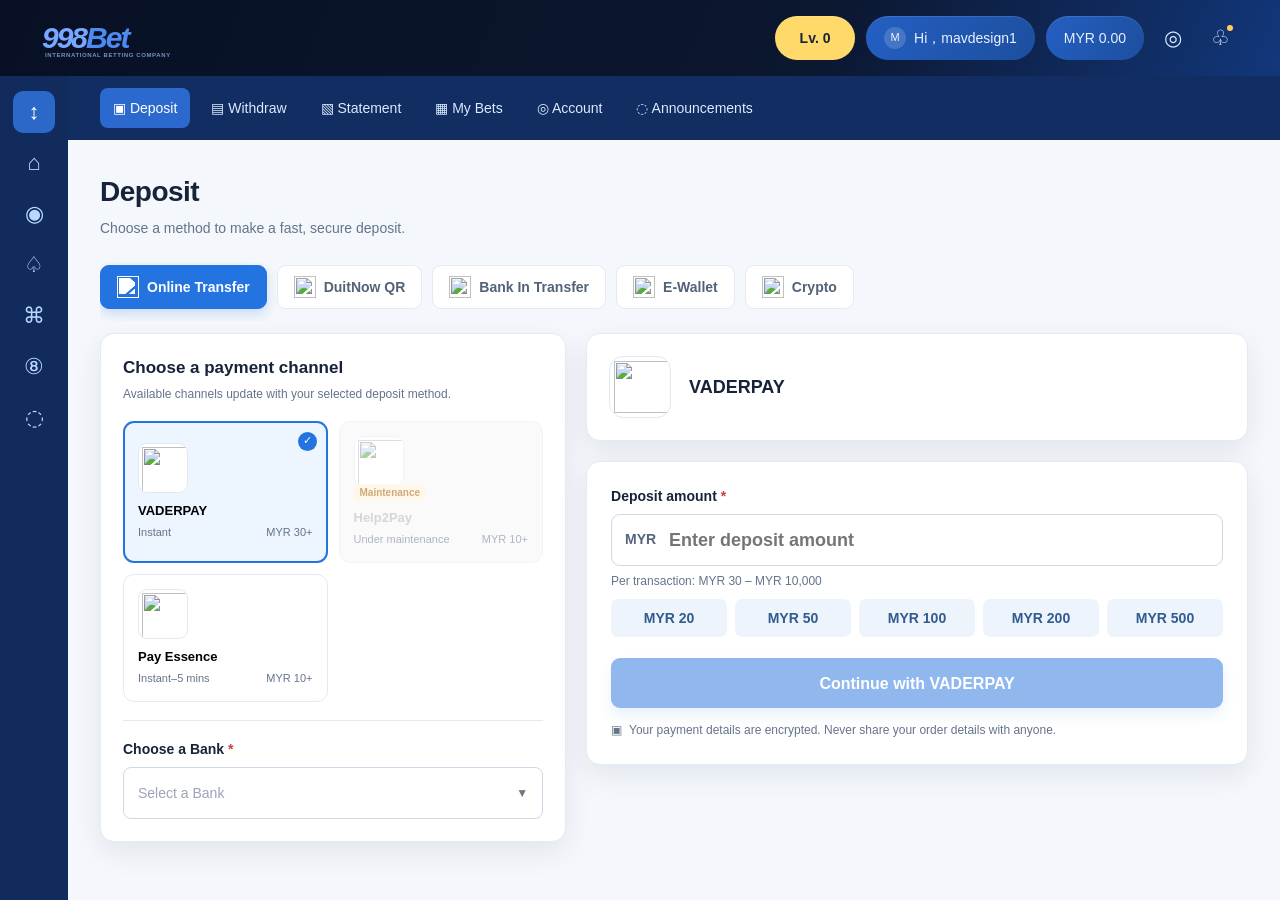
==== index.html @ 95ba040b "Add files via upload" ====
﻿<head>
    <meta charset="UTF-8">
    <meta name="viewport" content="width=device-width, initial-scale=1.0">
    <title>998Bet · Deposit Centre</title>
    <link rel="stylesheet" href="css/styles.css">
    <link rel="stylesheet" href="css/asset-styles.css">
    <link rel="stylesheet" href="css/bank-styles.css">
</head>

<body>
    <div class="app-shell">
        <header class="topbar">
            <a class="brand" href="#" aria-label="998Bet home"><span>998</span>Bet<small>INTERNATIONAL BETTING COMPANY</small></a>
            <div class="topbar-actions">
                <button class="level-chip">Lv. 0</button>
                <button class="account-chip"><span class="avatar">M</span><span>Hi，mavdesign1</span></button>
                <button class="balance-chip">MYR 0.00</button>
                <button class="icon-button" aria-label="Change language">◎</button>
                <button class="icon-button" aria-label="Notifications">♧<i></i></button>
            </div>
        </header>

        <main class="workspace">
            <aside class="side-nav" aria-label="Main navigation">
                <button class="nav-icon active" title="Wallet">↕</button><button class="nav-icon" title="Home">⌂</button>
                <button class="nav-icon" title="Sports">◉</button><button class="nav-icon" title="Esports">♤</button>
                <button class="nav-icon" title="Games">⌘</button><button class="nav-icon" title="Promotions">⑧</button>
                <button class="nav-icon" title="Support">◌</button>
            </aside>
            <section class="main-panel">
                <nav class="quick-nav"><a class="active" href="#">▣ Deposit</a><a href="#">▤ Withdraw</a><a href="#">▧ Statement</a><a href="#">▦ My Bets</a><a href="#">◎ Account</a><a href="#">◌ Announcements</a></nav>
                <div class="content-container">
                    <section class="page-heading">
                        <div><h1>Deposit</h1><p>Choose a method to make a fast, secure deposit.</p></div>
                    </section>

                    <section class="category-tabs" id="categoryTabs" aria-label="Deposit methods"><button class="category-tab " onclick="setMethod('online')">Online Transfer</button><button class="category-tab " onclick="setMethod('qr')">DuitNow QR</button><button class="category-tab active" onclick="setMethod('bank')">Bank In Transfer</button><button class="category-tab " onclick="setMethod('wallet')">E-Wallet</button><button class="category-tab " onclick="setMethod('crypto')">Crypto</button></section>

                    <section class="deposit-layout">
                        <div class="channel-area card">
                            <div class="section-title"><div><h2 id="channelTitle">Choose a receiving bank</h2><p id="channelSubtitle">Select the bank account you will transfer funds to.</p></div><button class="filter-button hidden" id="filterBtn">⌄ Filter</button></div>
                            <div class="filter-row hidden" id="filterRow"><button class="filter active" data-filter="all">All</button><button class="filter" data-filter="low">Low minimum</button><button class="filter" data-filter="high">High limit</button></div>
                            <div class="channel-grid" id="channelGrid"><div class="bank-selector"><label class="form-label bank-label">Bank options <span class="required">*</span></label><div class="bank-option-tabs"><button class="bank-tile selected" onclick="chooseBank('Maybank')"><img src="assets/maybank.svg" alt="Maybank"><span>Maybank</span></button><button class="bank-tile " onclick="chooseBank('Alliance')"><img src="assets/alliance.svg" alt="Alliance"><span>Alliance</span></button></div><p class="bank-helper">Select the bank you will use for this transfer.</p><div class="bank-card"><h3>Receiving account for this order</h3><div class="account-line"><span>Receiving bank</span><b>Maybank</b></div><div class="fixed-account-field"><span>Bank account name</span><div><b>JH AUTO MOBILE</b><button class="copy-icon" title="Copy Bank account name" aria-label="Copy Bank account name" onclick="copyText('JH AUTO MOBILE')"><img src="assets/copy-icon.svg" alt=""></button></div></div><div class="fixed-account-field"><span>Bank account number</span><div><b>560102718204</b><button class="copy-icon" title="Copy Bank account number" aria-label="Copy Bank account number" onclick="copyText('560102718204')"><img src="assets/copy-icon.svg" alt=""></button></div></div></div></div></div>
                        </div>
                        <div class="form-area">
                            <section class="provider-summary card hidden" id="providerSummary"><div class="large-logo image-logo"><img src="assets/vaderpay.png" alt="VaderPay (C2) logo"></div><div><h2>VaderPay (C2)</h2><p>Crypto · After on-chain confirmation</p></div><div class="summary-list"><span class="summary-pill">Network<strong>TRC20-USDT</strong></span><span class="summary-pill">Per transaction<strong>MYR 5 – MYR 50,000</strong></span><span class="summary-pill">Fee<strong>Network fee</strong></span></div></section>
                            <section class="dynamic-form card" id="dynamicForm"><label class="form-label">Deposit amount <span class="required">*</span></label><div class="amount-wrap"><span class="currency">MYR</span><input id="amount" inputmode="decimal" placeholder="Enter deposit amount" value="" oninput="setAmount(this.value)"></div><div id="amountHelp" class="input-help">Per transaction: MYR 20 – MYR 30,000</div><div class="quick-amounts"><button onclick="quickAmount(20)">MYR 20</button><button onclick="quickAmount(50)">MYR 50</button><button onclick="quickAmount(100)">MYR 100</button><button onclick="quickAmount(200)">MYR 200</button><button onclick="quickAmount(500)">MYR 500</button></div><div class="form-row"><div><label class="form-label">Transfer Type <span class="required">*</span></label><select class="form-control"><option>Internet Banking</option><option>ATM</option><option>CDM</option><option>SMS Banking</option></select></div><div><label class="form-label">Sender account name</label><input class="form-control" placeholder="Enter sender account name"></div></div><label class="form-label">Transfer receipt (optional)</label><div class="upload-box">A receipt may help us process your request faster.<br>JPG, PNG, or PDF · maximum 10MB<br><label>Select file<input type="file" onchange="showToast('Transfer receipt selected')"></label></div><div class="notice" style="margin-top:18px"><b>!</b><span>Please pay only to the account shown on this order. Do not transfer to previous or other accounts.</span></div><button id="submitBtn" class="primary-button" onclick="submitDeposit()" disabled="">Submit transfer request</button><div class="security-copy">▣ <span>Your payment details are encrypted. Never share your order details with anyone.</span></div></section>
                        </div>
                    </section>
                </div>
            </section>
        </main>
    </div>
    <div class="toast" id="toast" role="status"></div>
    <div class="modal-backdrop hidden" id="modalBackdrop"><section class="modal" id="modal"></section></div>
    <script src="/app.js"></script>


</body>
---- css/styles.css ----
:root {
    --navy:#08152f;
    --navy-2:#102958;
    --blue:#2374e1;
    --blue-50:#edf5ff;
    --ink:#172338;
    --muted:#64748b;
    --line:#e4eaf2;
    --surface:#fff;
    --bg:#f4f7fb;
    --success:#14804a;
    --warning:#a76706;
    --danger:#cf3e3e;
    --radius:14px;
    --shadow:0 10px 30px rgba(18,40,75,.08);
}

* {
    box-sizing: border-box;
}

body {
    margin: 0;
    color: var(--ink);
    font: 14px/1.45 Inter,"Microsoft YaHei",Arial,sans-serif;
    background: var(--bg);
}

button, input, select {
    font: inherit;
}

button {
    cursor: pointer;
    border: 0;
}

.app-shell {
    min-height: 100vh;
}

.topbar {
    height: 76px;
    padding: 0 42px;
    display: flex;
    align-items: center;
    justify-content: space-between;
    color: #fff;
    background: linear-gradient(112deg,#071024,#0c1730 64%,#12377b);
    box-shadow: 0 1px 0 rgba(255,255,255,.12);
}

.brand {
    position: relative;
    color: #4d8bf1;
    text-decoration: none;
    font-weight: 900;
    font-size: 30px;
    font-style: italic;
    letter-spacing: -2px;
}

    .brand span {
        color: #77a7ff;
    }

    .brand small {
        display: block;
        position: absolute;
        left: 3px;
        top: 35px;
        white-space: nowrap;
        color: #7693c6;
        font-size: 6px;
        letter-spacing: .6px;
        font-style: normal;
    }

.topbar-actions {
    display: flex;
    align-items: center;
    gap: 11px;
}

.level-chip, .account-chip, .balance-chip {
    height: 44px;
    border-radius: 24px;
    color: #eaf2ff;
    padding: 0 18px;
    background: linear-gradient(120deg,#245fc3,#1c4f9e);
    box-shadow: inset 0 1px rgba(255,255,255,.12);
}

.level-chip {
    min-width: 80px;
    color: #172338;
    font-weight: 800;
    background: #ffda6b;
}

.account-chip {
    display: flex;
    gap: 8px;
    align-items: center;
}

.avatar {
    background: rgba(255,255,255,.16);
    width: 22px;
    height: 22px;
    border-radius: 50%;
    display: grid;
    place-items: center;
    font-size: 11px;
}

.icon-button {
    width: 36px;
    height: 36px;
    border-radius: 50%;
    position: relative;
    font-size: 21px;
    color: #d9e9ff;
    background: transparent;
}

    .icon-button:hover {
        background: rgba(255,255,255,.1);
    }

    .icon-button i {
        position: absolute;
        top: 5px;
        right: 5px;
        width: 6px;
        height: 6px;
        border-radius: 50%;
        background: #ffcf59;
    }

.workspace {
    display: flex;
    min-height: calc(100vh - 76px);
}

.side-nav {
    width: 68px;
    flex: none;
    display: flex;
    gap: 9px;
    align-items: center;
    flex-direction: column;
    padding: 15px 0;
    background: #102b5c;
}

.nav-icon {
    width: 42px;
    height: 42px;
    border-radius: 10px;
    color: #b9d7ff;
    font-size: 22px;
    background: transparent;
}

    .nav-icon:hover, .nav-icon.active {
        color: #fff;
        background: #2b68c7;
    }

.main-panel {
    width: calc(100% - 68px);
}

.quick-nav {
    height: 64px;
    display: flex;
    align-items: center;
    gap: 8px;
    padding: 0 32px;
    color: #dceaff;
    background: #112d61;
}

    .quick-nav a {
        padding: 10px 13px;
        border-radius: 8px;
        color: #dceaff;
        text-decoration: none;
    }

        .quick-nav a:hover, .quick-nav a.active {
            color: #fff;
            background: #2b69ce;
        }

.content-container {
    max-width: 1260px;
    margin: auto;
    padding: 32px;
}

.page-heading {
    display: flex;
    align-items: center;
    justify-content: space-between;
    margin-bottom: 24px;
}

.eyebrow {
    margin: 0 0 3px;
    color: var(--blue);
    font-weight: 700;
    font-size: 12px;
}

.page-heading h1 {
    margin: 0;
    font-size: 28px;
    letter-spacing: -.5px;
}

.page-heading p:not(.eyebrow) {
    margin: 5px 0 0;
    color: var(--muted);
}

.history-link {
    color: var(--blue);
    font-weight: 700;
    text-decoration: none;
}

    .history-link span {
        font-size: 20px;
        vertical-align: -1px;
    }

.category-tabs {
    display: flex;
    gap: 10px;
    overflow: auto;
    padding: 3px 0 12px;
    margin-bottom: 12px;
}

.category-tab {
    white-space: nowrap;
    padding: 10px 16px;
    border-radius: 9px;
    color: #526277;
    background: #fff;
    border: 1px solid var(--line);
    font-weight: 650;
}

    .category-tab:hover {
        background: #f6faff;
    }

    .category-tab.active {
        background: var(--blue);
        color: #fff;
        border-color: var(--blue);
        box-shadow: 0 5px 12px rgba(35,116,225,.2);
    }

.deposit-layout {
    display: grid;
    grid-template-columns: minmax(350px,.88fr) minmax(480px,1.25fr);
    gap: 20px;
    align-items: start;
}

.card {
    background: var(--surface);
    border: 1px solid var(--line);
    border-radius: var(--radius);
    box-shadow: var(--shadow);
}

.channel-area {
    padding: 22px;
}

.section-title {
    display: flex;
    justify-content: space-between;
    gap: 8px;
    align-items: flex-start;
}

    .section-title h2 {
        font-size: 17px;
        margin: 0;
    }

    .section-title p {
        margin: 5px 0 18px;
        color: var(--muted);
        font-size: 12px;
    }

.filter-button {
    color: var(--blue);
    background: transparent;
    font-weight: 700;
}

.filter-row {
    display: flex;
    gap: 8px;
    margin: 0 0 16px;
}

.filter {
    padding: 6px 10px;
    border-radius: 18px;
    background: #f1f5fa;
    color: #55657a;
}

    .filter.active {
        background: #ddecff;
        color: #145dbe;
    }

.hidden {
    display: none !important;
}

.channel-grid {
    display: grid;
    grid-template-columns: repeat(2,minmax(0,1fr));
    gap: 11px;
}

.channel-card {
    min-height: 108px;
    text-align: left;
    padding: 14px;
    border: 1px solid var(--line);
    border-radius: 11px;
    background: #fff;
    position: relative;
    transition: .18s;
}

    .channel-card:hover {
        border-color: #8ab6f5;
        transform: translateY(-1px);
    }

    .channel-card.selected {
        border: 2px solid var(--blue);
        background: var(--blue-50);
        padding: 13px;
    }

    .channel-card.disabled {
        opacity: .52;
        background: #f6f7f9;
        cursor: not-allowed;
    }

.check {
    display: none;
    position: absolute;
    right: 9px;
    top: 9px;
    width: 19px;
    height: 19px;
    border-radius: 50%;
    color: #fff;
    background: var(--blue);
    place-items: center;
    font-size: 11px;
}

.selected .check {
    display: grid;
}

.channel-logo {
    width: 50px;
    height: 50px;
    display: grid;
    place-items: center;
    color: #fff;
    background: linear-gradient(145deg,#151b2a,#2d5fa7);
    border-radius: 9px;
    font-size: 12px;
    font-weight: 900;
    letter-spacing: -1px;
}

.channel-name {
    margin-top: 9px;
    font-weight: 800;
    font-size: 13px;
}

.channel-meta {
    display: flex;
    justify-content: space-between;
    gap: 5px;
    color: var(--muted);
    font-size: 11px;
    margin-top: 4px;
}

.tag {
    font-size: 10px;
    padding: 3px 6px;
    border-radius: 4px;
    font-weight: 700;
}

    .tag.featured {
        background: #e2f6e9;
        color: var(--success);
    }

    .tag.maintenance {
        background: #fff0d8;
        color: #a35f00;
    }

.form-area {
    display: grid;
    gap: 20px;
}

.provider-summary {
    padding: 22px;
    display: grid;
    grid-template-columns: auto 1fr auto;
    gap: 18px;
    align-items: center;
}

.large-logo {
    width: 62px;
    height: 62px;
    border-radius: 14px;
    background: linear-gradient(145deg,#102348,#2d74d9);
    display: grid;
    place-items: center;
    color: #fff;
    font-weight: 900;
    font-size: 18px;
}

.provider-summary h2 {
    font-size: 18px;
    margin: 0;
}

.provider-summary p {
    margin: 3px 0 0;
    color: var(--muted);
}

.summary-list {
    display: flex;
    gap: 8px;
    flex-wrap: wrap;
    justify-content: flex-end;
}

.summary-pill {
    padding: 7px 9px;
    border-radius: 7px;
    color: #47576e;
    background: #f0f4f9;
    font-size: 12px;
}

    .summary-pill strong {
        display: block;
        color: var(--ink);
        font-size: 13px;
    }

.dynamic-form {
    padding: 24px;
}

.notice {
    display: flex;
    gap: 10px;
    padding: 12px 14px;
    margin-bottom: 21px;
    border-radius: 9px;
    background: #fff6df;
    color: #835b12;
    font-size: 12px;
}

    .notice b {
        font-size: 15px;
    }

.form-label {
    display: block;
    margin-bottom: 8px;
    font-weight: 750;
}

.required {
    color: var(--danger);
}

.amount-wrap {
    position: relative;
}

.currency {
    position: absolute;
    top: 15px;
    left: 14px;
    color: #53657d;
    font-weight: 800;
}

.amount-wrap input {
    width: 100%;
    height: 52px;
    border: 1px solid #cfd9e6;
    border-radius: 9px;
    padding: 0 16px 0 57px;
    font-size: 18px;
    font-weight: 700;
    color: var(--ink);
    outline: 0;
}

    .amount-wrap input:focus, .form-control:focus {
        border-color: var(--blue);
        box-shadow: 0 0 0 3px rgba(35,116,225,.12);
    }

    .amount-wrap input.error {
        border-color: var(--danger);
    }

.input-help {
    min-height: 20px;
    margin-top: 7px;
    color: var(--muted);
    font-size: 12px;
}

    .input-help.error {
        color: var(--danger);
    }

.quick-amounts {
    display: grid;
    grid-template-columns: repeat(5,1fr);
    gap: 8px;
    margin: 6px 0 21px;
}

    .quick-amounts button {
        height: 38px;
        border-radius: 7px;
        color: #315b91;
        background: #eef4fb;
        font-weight: 700;
    }

        .quick-amounts button:hover {
            background: #dcecff;
        }

.form-row {
    display: grid;
    grid-template-columns: 1fr 1fr;
    gap: 14px;
    margin: 14px 0;
}

.form-control {
    width: 100%;
    height: 46px;
    padding: 0 13px;
    border: 1px solid #cfd9e6;
    border-radius: 8px;
    outline: 0;
    background: #fff;
}

.primary-button {
    width: 100%;
    height: 50px;
    border-radius: 9px;
    color: #fff;
    background: var(--blue);
    font-size: 16px;
    font-weight: 800;
    box-shadow: 0 7px 14px rgba(35,116,225,.2);
}

    .primary-button:disabled {
        opacity: .5;
        cursor: not-allowed;
    }

    .primary-button:not(:disabled):hover {
        background: #1464cc;
    }

.security-copy {
    display: flex;
    align-items: center;
    gap: 7px;
    color: var(--muted);
    font-size: 12px;
    margin-top: 14px;
}

.bank-selection {
    margin-top: 18px;
    padding-top: 18px;
    border-top: 1px solid var(--line);
}

.bank-select-wrap {
    position: relative;
}

.bank-select {
    width: 100%;
    height: 46px;
    padding: 0 38px 0 13px;
    border: 1px solid #cfd9e6;
    border-radius: 8px;
    outline: 0;
    background: #fff;
    color: var(--ink);
    appearance: none;
    -webkit-appearance: none;
    cursor: pointer;
}

.bank-select:focus {
    border-color: var(--blue);
    box-shadow: 0 0 0 3px rgba(35,116,225,.12);
}

.bank-card {
    padding: 16px;
    border-radius: 10px;
    background: #f5f8fc;
    border: 1px solid #e5edf7;
    margin-bottom: 19px;
}

    .bank-card h3 {
        margin: 0 0 12px;
        font-size: 14px;
    }

.account-line {
    display: flex;
    align-items: center;
    justify-content: space-between;
    padding: 8px 0;
    border-top: 1px solid #e0e8f1;
}

    .account-line span {
        color: var(--muted);
    }

.copy-button {
    border-radius: 6px;
    padding: 5px 8px;
    background: #e2efff;
    color: #1763c4;
    font-weight: 700;
}

.stepper {
    display: flex;
    gap: 4px;
    margin-bottom: 22px;
}

.step {
    flex: 1;
    position: relative;
    color: #718096;
    font-size: 11px;
    text-align: center;
}

    .step::before {
        content: attr(data-step);
        display: grid;
        place-items: center;
        margin: 0 auto 5px;
        width: 23px;
        height: 23px;
        border-radius: 50%;
        background: #e8edf4;
        color: #64748b;
        font-weight: 800;
    }

    .step.active {
        color: var(--blue);
        font-weight: 700;
    }

        .step.active::before {
            background: var(--blue);
            color: #fff;
        }

.upload-box {
    border: 1px dashed #aac3e7;
    background: #f8fbff;
    border-radius: 9px;
    padding: 15px;
    text-align: center;
    color: #557196;
    font-size: 12px;
}

    .upload-box input {
        display: none;
    }

    .upload-box label {
        display: inline-block;
        padding: 7px 10px;
        border-radius: 6px;
        background: #e7f1ff;
        color: #1464cc;
        font-weight: 700;
        cursor: pointer;
        margin-top: 7px;
    }

.crypto-info {
    display: grid;
    grid-template-columns: 1fr 1fr;
    gap: 9px;
    padding: 14px;
    border-radius: 9px;
    background: #f6f9fd;
    color: #526277;
    font-size: 12px;
    margin: 17px 0;
}

    .crypto-info strong {
        display: block;
        color: var(--ink);
        font-size: 14px;
        margin-top: 2px;
    }

.help-grid {
    display: grid;
    grid-template-columns: repeat(3,1fr);
    gap: 14px;
    margin-top: 24px;
}

.help-card {
    display: flex;
    gap: 11px;
    align-items: center;
    padding: 14px;
    border-radius: 11px;
    background: #fff;
    border: 1px solid var(--line);
}

    .help-card p {
        margin: 2px 0 0;
        color: var(--muted);
        font-size: 12px;
    }

.help-icon {
    width: 33px;
    height: 33px;
    flex: none;
    display: grid;
    place-items: center;
    border-radius: 50%;
    font-weight: 900;
}

    .help-icon.success {
        color: #138a4e;
        background: #dcf5e6;
    }

    .help-icon.warning {
        color: #aa6c00;
        background: #fff0d7;
    }

    .help-icon.blue {
        color: #1766cb;
        background: #e3f0ff;
    }

.toast {
    position: fixed;
    z-index: 10;
    bottom: 24px;
    left: 50%;
    transform: translate(-50%,20px);
    opacity: 0;
    padding: 11px 16px;
    border-radius: 8px;
    color: #fff;
    background: #172338;
    box-shadow: var(--shadow);
    pointer-events: none;
    transition: .22s;
}

    .toast.show {
        opacity: 1;
        transform: translate(-50%,0);
    }

.modal-backdrop {
    position: fixed;
    z-index: 20;
    inset: 0;
    display: grid;
    place-items: center;
    padding: 20px;
    background: rgba(4,14,31,.56);
}

.modal {
    width: min(520px,100%);
    padding: 30px;
    border-radius: 16px;
    background: #fff;
    box-shadow: 0 22px 70px rgba(0,0,0,.35);
}

    .modal h2 {
        margin: 0 0 5px;
    }

    .modal > p {
        margin: 0 0 20px;
        color: var(--muted);
    }

.qr {
    margin: 23px auto;
    width: 176px;
    height: 176px;
    background: repeating-linear-gradient(90deg,#14233e 0 8px,#fff 8px 13px,#14233e 13px 17px),repeating-linear-gradient(#14233e 0 7px,#fff 7px 12px);
    border: 10px solid #fff;
    box-shadow: 0 0 0 1px var(--line);
}

.payment-detail {
    display: flex;
    justify-content: space-between;
    padding: 10px 0;
    border-top: 1px solid var(--line);
}

.countdown {
    color: #bd6414;
    font-weight: 800;
}

.modal-actions {
    display: flex;
    gap: 10px;
    margin-top: 20px;
}

.secondary-button {
    height: 48px;
    padding: 0 16px;
    border-radius: 9px;
    background: #edf3fb;
    color: #26578e;
    font-weight: 700;
}

.modal-actions .primary-button {
    flex: 1;
}

.network {
    margin: 14px 0;
    padding: 11px;
    border-radius: 8px;
    color: #9c2c2c;
    background: #fff0ef;
    font-size: 12px;
    font-weight: 700;
}

@media(max-width:920px) {
    .deposit-layout {
        grid-template-columns: 1fr;
    }

    .provider-summary {
        grid-template-columns: auto 1fr;
    }

    .summary-list {
        grid-column: 1/-1;
        justify-content: flex-start;
    }

    .topbar {
        padding: 0 20px;
    }

    .side-nav {
        display: none;
    }

    .main-panel {
        width: 100%;
    }

    .quick-nav {
        padding: 0 16px;
        overflow: auto;
    }

    .content-container {
        padding: 24px 18px;
    }
}

@media(max-width:620px) {
    .topbar {
        height: 65px;
    }

    .brand {
        font-size: 25px;
    }

    .topbar-actions {
        gap: 4px;
    }

    .account-chip {
        width: 38px;
        padding: 0;
        justify-content: center;
    }

        .account-chip > span:last-child, .level-chip, .balance-chip {
            display: none;
        }

    .workspace {
        min-height: calc(100vh - 65px);
    }

    .quick-nav {
        height: 55px;
    }

        .quick-nav a {
            padding: 8px 10px;
            font-size: 12px;
        }

    .page-heading {
        align-items: flex-end;
    }

        .page-heading h1 {
            font-size: 24px;
        }

        .page-heading p:not(.eyebrow) {
            display: none;
        }

    .channel-grid {
        grid-template-columns: 1fr 1fr;
    }

    .provider-summary {
        padding: 17px;
    }

    .dynamic-form, .channel-area {
        padding: 17px;
    }

    .quick-amounts {
        grid-template-columns: repeat(3,1fr);
    }

    .form-row, .crypto-info {
        grid-template-columns: 1fr;
    }

    .help-grid {
        grid-template-columns: 1fr;
    }

    .history-link {
        font-size: 12px;
    }

    .category-tabs {
        margin-right: -18px;
    }

    .category-tab {
        padding: 9px 12px;
    }

    .section-title p {
        max-width: 220px;
    }

    .modal {
        padding: 22px;
    }
}


.category-tab{
    display:flex;
    align-items:center;
    justify-content:center;
    gap:8px;
}

.category-tab-icon{
    width:22px;
    height:22px;
    object-fit:contain;
    flex-shrink:0;
}

.category-tab.active .category-tab-icon{
    filter:none;
}

.category-tab.active:nth-child(1) .category-tab-icon,
.category-tab.active:nth-child(3) .category-tab-icon{
    filter:brightness(0) invert(1);
}
---- css/asset-styles.css ----
.channel-logo.image-logo,
.large-logo.image-logo {
  background: #fff;
  border: 1px solid #e3e9f1;
  overflow: hidden;
}

.channel-logo.image-logo img,
.large-logo.image-logo img {
  display: block;
  width: 100%;
  height: 100%;
  object-fit: contain;
  padding: 3px;
}

.large-logo.image-logo img { padding: 4px; }

.crypto-network-card {
  min-height: 84px;
  display: flex;
  align-items: center;
  gap: 12px;
  position: relative;
  padding: 13px;
  border: 1px solid #dbe4ef;
  border-radius: 11px;
  background: #fff;
  color: #172338;
  text-align: left;
}

.crypto-network-card:hover { border-color: #8ab6f5; }
.crypto-network-card.selected { border: 2px solid #2374e1; background: #edf5ff; padding: 12px; }
.crypto-network-card .check { display: none; position: absolute; right: 9px; top: 9px; }
.crypto-network-card.selected .check { display: grid; }
.crypto-network-symbol { display: grid; place-items: center; width: 38px; height: 38px; border-radius: 50%; background: #56ae91; color: #fff; font-size: 23px; font-weight: 800; }
.crypto-network-card b,.crypto-network-card small { display: block; }
.crypto-network-card small { margin-top: 3px; color: #64748b; font-size: 11px; }
.crypto-selection { display: flex; gap: 10px; align-items: center; flex-wrap: wrap; margin-bottom: 16px; color: #64748b; font-size: 12px; }
.crypto-selection b { padding: 6px 9px; border-radius: 6px; background: #eef4fb; color: #1c5dad; }


.accepts-payment {
  grid-column: 1 / -1;
  margin-top: 8px;
  padding: 20px 16px 4px;
  border-top: 1px solid #dbe4ef;
}
.accepts-payment-title {
  margin-bottom: 14px;
  color: #172338;
  font-size: 14px;
  font-weight: 700;
}
.accepts-payment-icons {
  display: flex;
  align-items: center;
  gap: 14px;
  flex-wrap: wrap;
}
.accepts-payment-item {
  width: 36px;
  height: 36px;
  display: grid;
  place-items: center;
  border-radius: 7px;
  overflow: hidden;
}
.accepts-payment-item img {
  display: block;
  width: 36px;
  height: 36px;
  object-fit: contain;
}
@media(max-width:620px) {
  .accepts-payment { padding-left: 0; padding-right: 0; }
  .accepts-payment-icons { gap: 10px; }
}


.provider-method {
    display: flex;
    align-items: center;
    gap: 8px;
    min-height: 28px;
}

.duitnow-summary-icon {
    width: 28px;
    height: 28px;
    object-fit: contain;
    flex-shrink: 0;
}

.provider-summary-info {
    display: flex;
    flex-direction: column;
    justify-content: center;
}


.bank-select-wrap{
    position:relative;
}

.bank-select-custom{
    width:100%;
    display:flex;
    align-items:center;
    gap:12px;
    padding:12px 14px;
    background:#fff;
    border:1px solid #d9dce3;
    border-radius:8px;
    cursor:pointer;
    text-align:left;
}

.bank-select-custom img{
    width:28px;
    height:28px;
    object-fit:contain;
    flex-shrink:0;
}

.bank-select-custom > span:not(.bank-arrow){
    flex:1;
}

.bank-arrow{
    margin-left:auto;
    font-size:12px;
    color:#777;
}

.bank-dropdown{
    display:none;
    position:absolute;
    left:0;
    right:0;
    bottom:calc(100% + 6px);
    top:auto;
    z-index:1000;
    background:#fff;
    border:1px solid #d9dce3;
    border-radius:8px;
    box-shadow:0 8px 20px rgba(0,0,0,.08);
    max-height:300px;
    overflow-y:auto;
}

.bank-dropdown.show{
    display:block;
}

.bank-dropdown-item{
    width:100%;
    display:flex;
    align-items:center;
    gap:12px;
    padding:10px 14px;
    border:0;
    background:#fff;
    cursor:pointer;
    text-align:left;
}

.bank-dropdown-item:hover{
    background:#f5f6f8;
}

.bank-dropdown-item img{
    width:28px;
    height:28px;
    object-fit:contain;
}
---- css/bank-styles.css ----
.bank-selector { position: relative; grid-column: 1 / -1; width: 100%; }
.bank-label { margin-top: 0; }
.bank-option-tabs { display: flex; align-items: stretch; width: 100%; min-height: 82px; padding: 8px 12px; border-radius: 8px; background: #f1f3f6; }
.bank-tile { min-width: 112px; display: flex; flex-direction: column; align-items: center; justify-content: center; gap: 4px; color: #53657d; background: transparent; border-right: 1px solid #cbd3df; font-size: 12px; font-weight: 700; text-transform: uppercase; }
.bank-tile:last-child { border-right: 0; }
.bank-tile.selected { color: #e86f21; }
.bank-tile img { display: block; width: 38px; height: 38px; object-fit: contain; }
.bank-helper { margin: 10px 0 0; color: #64748b; font-size: 12px; }
.bank-selector .bank-card { margin: 18px 0 0; }
.static-select, .bank-select-button { width: 100%; min-height: 46px; border: 1px solid #cfd9e6; border-radius: 8px; background: #fff; color: #172338; padding: 0 13px; display: flex; align-items: center; justify-content: space-between; text-align: left; }
.static-select { color: #526277; background: #f8fafc; }
.bank-select-button:hover { border-color: #2374e1; }
.bank-dropdown {
    display: none;
    position: absolute;
    z-index: 1000;
    left: 0;
    right: 0;
    bottom: calc(100% + 6px);
    top: auto;
    padding: 8px;
    background: #fff;
    border: 1px solid #aebfd5;
    border-radius: 8px;
    box-shadow: 0 13px 25px rgba(18,40,75,.16);
    max-height: 300px;
    overflow-y: auto;
}

.bank-dropdown.show {
    display: block;
}

.bank-select-wrap {
    position: relative;
}

.bank-select-custom {
    width: 100%;
    min-height: 52px;
    display: flex;
    align-items: center;
    gap: 12px;
    padding: 0 14px;
    border: 1px solid #cfd9e6;
    border-radius: 8px;
    background: #fff;
    color: #172338;
    cursor: pointer;
    text-align: left;
}

.bank-select-custom img {
    width: 28px;
    height: 28px;
    object-fit: contain;
    flex-shrink: 0;
}

.bank-select-custom > span:not(.bank-arrow) {
    flex: 1;
}

.bank-placeholder {
    color: #9aa5b5;
}

.bank-arrow {
    margin-left: auto;
    font-size: 12px;
    color: #777;
}

.bank-dropdown-item {
    width: 100%;
    display: flex;
    align-items: center;
    gap: 12px;
    padding: 10px 12px;
    border: 0;
    border-radius: 6px;
    background: #fff;
    color: #172338;
    cursor: pointer;
    text-align: left;
}

.bank-dropdown-item:hover {
    background: #eaf3ff;
}

.bank-dropdown-item img {
    width: 28px;
    height: 28px;
    object-fit: contain;
    flex-shrink: 0;
}
.bank-search { width: 100%; height: 39px; padding: 0 10px; border: 1px solid #cfd9e6; border-radius: 6px; outline: 0; }
.bank-search:focus { border-color: #2374e1; box-shadow: 0 0 0 3px rgba(35,116,225,.12); }
.bank-options { max-height: 190px; overflow-y: auto; margin-top: 7px; }
.bank-option { width: 100%; padding: 10px; background: #fff; color: #172338; text-align: left; border-radius: 5px; }
.bank-option:hover, .bank-option.selected { background: #eaf3ff; color: #1264c7; }
.bank-empty { margin: 12px 8px; color: #64748b; }
.copy-icon { display: inline-grid; place-items: center; width: 26px; height: 26px; margin-left: 6px; padding: 4px; border-radius: 6px; background: transparent; vertical-align: middle; }
.copy-icon:hover { background: #e2efff; }
.copy-icon img { display: block; width: 18px; height: 18px; }
.fixed-account-field { display: grid; grid-template-columns: 150px 1fr; align-items: center; gap: 14px; padding: 10px 0; border-top: 1px solid #e0e8f1; }
.fixed-account-field > span { color: #64748b; }
.fixed-account-field > div { min-height: 40px; padding: 0 7px 0 12px; display: flex; align-items: center; justify-content: space-between; border: 1px solid #b7ccec; border-radius: 7px; color: #172338; background: #edf1f6; }
@media (max-width:620px) { .bank-tile { min-width: 50%; }.fixed-account-field { grid-template-columns: 1fr; gap: 5px; } }


.summary-bank-icon{
    width:28px;
    height:28px;
    object-fit:contain;
    flex-shrink:0;
}
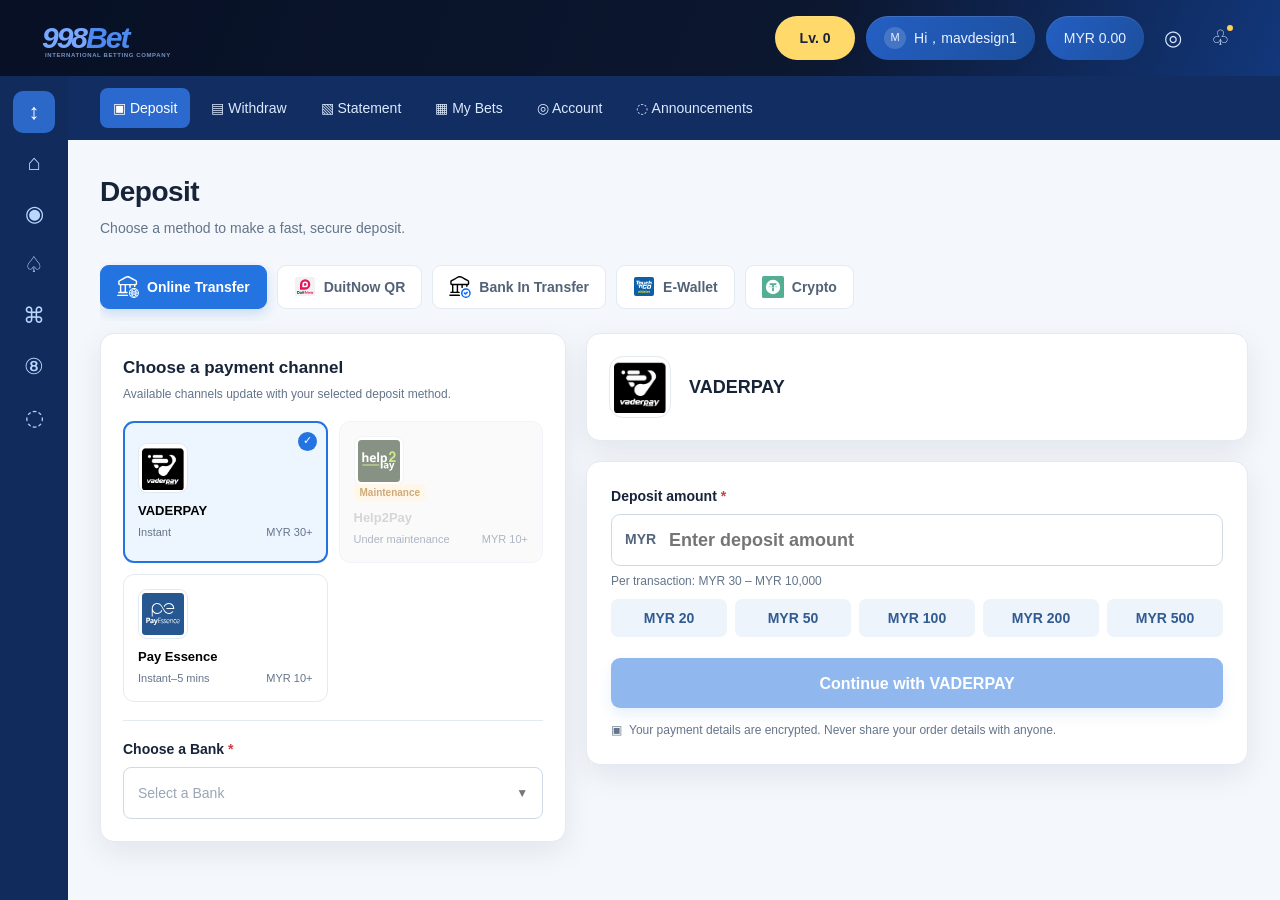
==== commit 0e4b7268: "Update index.html" ====
--- a/index.html
+++ b/index.html
@@ -53,7 +53,7 @@
     </div>
     <div class="toast" id="toast" role="status"></div>
     <div class="modal-backdrop hidden" id="modalBackdrop"><section class="modal" id="modal"></section></div>
-    <script src="/app.js"></script>
+    <script src="app.js"></script>
 
 
-</body>+</body>
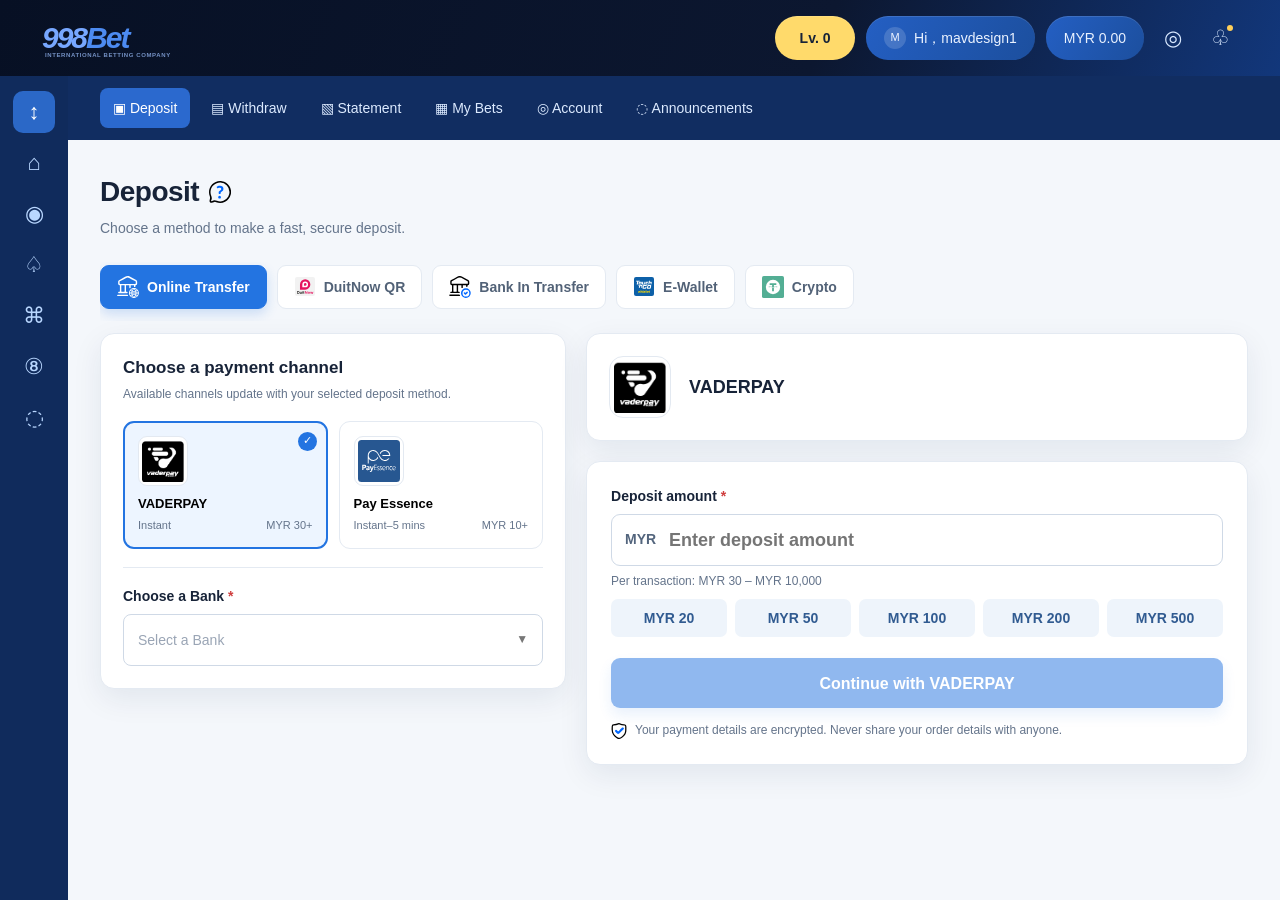
==== commit 561c4812: "Update index.html" ====
--- a/index.html
+++ b/index.html
@@ -1,4 +1,4 @@
-﻿<head>
+<head>
     <meta charset="UTF-8">
     <meta name="viewport" content="width=device-width, initial-scale=1.0">
     <title>998Bet · Deposit Centre</title>
@@ -53,7 +53,7 @@
     </div>
     <div class="toast" id="toast" role="status"></div>
     <div class="modal-backdrop hidden" id="modalBackdrop"><section class="modal" id="modal"></section></div>
-    <script src="app.js"></script>
+    <script src="/app.js"></script>
 
 
 </body>
--- a/css/asset-styles.css
+++ b/css/asset-styles.css
@@ -174,4 +174,46 @@
     width:28px;
     height:28px;
     object-fit:contain;
-}+}
+
+.payment-source-option{
+  appearance:none;
+  -webkit-appearance:none;
+  border:0;
+  background:transparent;
+  padding:0;
+  margin:0;
+  cursor:pointer;
+}
+
+.payment-source-option.selected{
+  outline:2px solid #2374e1;
+  outline-offset:3px;
+  background:#edf5ff;
+}
+
+.payment-source-option:focus-visible{
+  outline:2px solid #2374e1;
+  outline-offset:3px;
+}
+
+.crypto-summary-icon{
+    width:24px;
+    height:24px;
+    object-fit:contain;
+    vertical-align:middle;
+    margin-right:8px;
+}
+
+.security-copy {
+    display: flex;
+    align-items: center;
+    gap: 8px;
+}
+
+.security-copy img {
+    width: 16px;
+    height: 16px;
+    object-fit: contain;
+    flex-shrink: 0;
+}
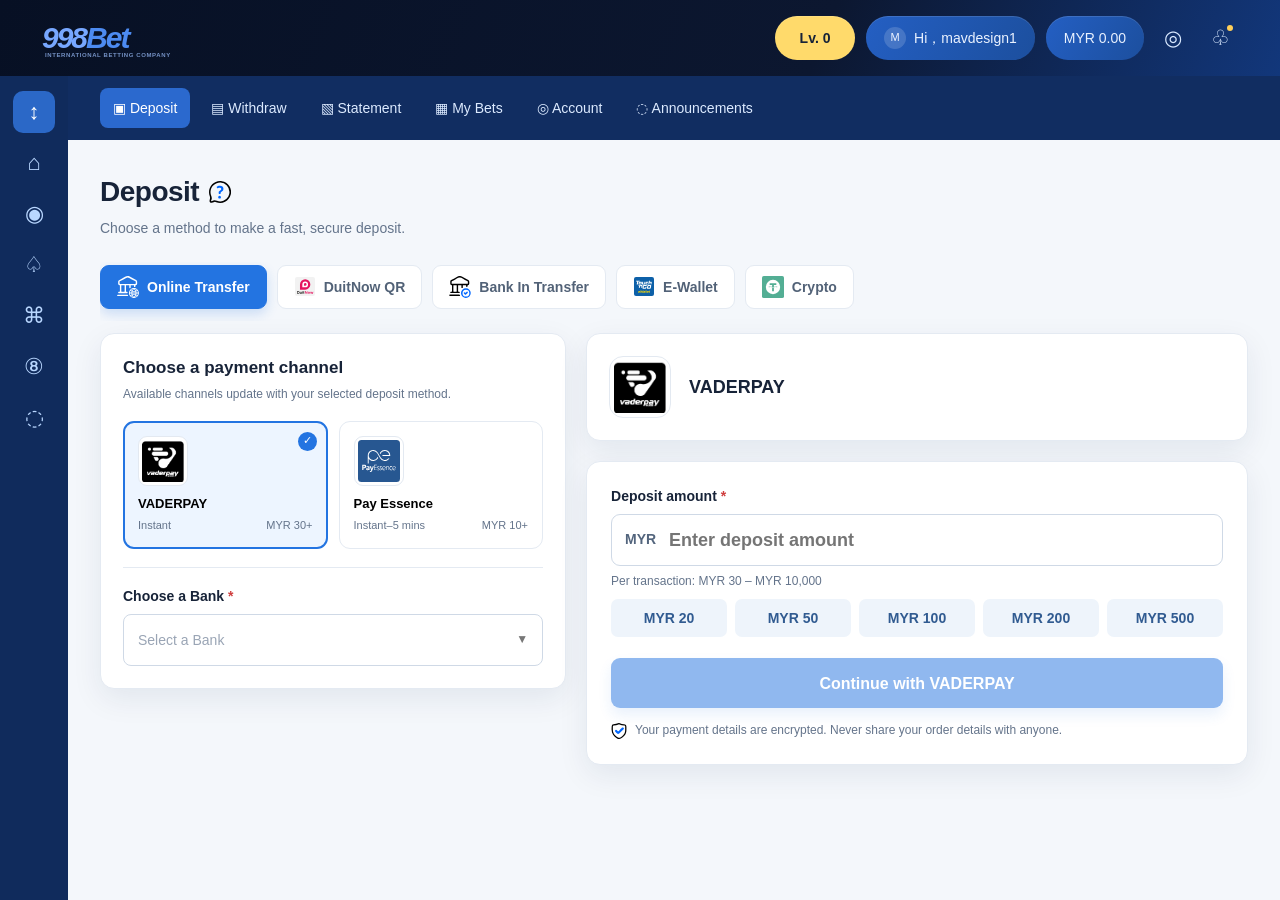
==== commit 4e068534: "Update index.html" ====
--- a/index.html
+++ b/index.html
@@ -1,4 +1,4 @@
-<head>
+﻿<head>
     <meta charset="UTF-8">
     <meta name="viewport" content="width=device-width, initial-scale=1.0">
     <title>998Bet · Deposit Centre</title>
@@ -53,7 +53,7 @@
     </div>
     <div class="toast" id="toast" role="status"></div>
     <div class="modal-backdrop hidden" id="modalBackdrop"><section class="modal" id="modal"></section></div>
-    <script src="/app.js"></script>
+    <script src="app.js"></script>
 
 
 </body>
--- a/css/styles.css
+++ b/css/styles.css
@@ -1060,4 +1060,244 @@
 .category-tab.active:nth-child(1) .category-tab-icon,
 .category-tab.active:nth-child(3) .category-tab-icon{
     filter:brightness(0) invert(1);
-}+}
+/* E-Wallet: 4 payment channels per page with left/right paging */
+.ewallet-channel-page{
+    width:100%;
+    display:flex;
+    align-items:stretch;
+    gap:8px;
+}
+.ewallet-channel-page-grid{
+    flex:1;
+    min-width:0;
+    display:grid;
+    grid-template-columns:repeat(4,minmax(0,1fr));
+    gap:12px;
+}
+.ewallet-channel-page-grid .channel-card{
+    width:100%;
+    min-width:0;
+}
+.ewallet-page-arrow{
+    width:34px;
+    min-width:34px;
+    border:1px solid #b7d6ff;
+    border-radius:8px;
+    background:#e7f1fd;
+    color:#1a4687;
+    font-size:25px;
+    line-height:1;
+    cursor:pointer;
+    display:flex;
+    align-items:center;
+    justify-content:center;
+}
+.ewallet-page-arrow:hover:not(:disabled){
+    background:#d4e7fb;
+}
+.ewallet-page-arrow:disabled{
+    opacity:.35;
+    cursor:default;
+}
+@media(max-width:900px){
+    .ewallet-channel-page-grid{
+        grid-template-columns:repeat(2,minmax(0,1fr));
+    }
+}
+
+/* E-Wallet: 2 x 2 channel cards with dot pagination */
+.ewallet-channel-page{
+    width:100%;
+}
+.ewallet-channel-page-grid{
+    width:100%;
+    display:grid;
+    grid-template-columns:repeat(2,minmax(0,1fr));
+    gap:12px;
+}
+.ewallet-channel-page-grid .channel-card{
+    width:100%;
+    min-width:0;
+}
+.ewallet-page-dots{
+    display:flex;
+    justify-content:center;
+    align-items:center;
+    gap:9px;
+    margin-top:14px;
+}
+.ewallet-page-dot{
+    width:10px;
+    height:10px;
+    padding:0;
+    border:0;
+    border-radius:50%;
+    background:#cbd6e4;
+    cursor:pointer;
+}
+.ewallet-page-dot.active{
+    background:#2f73dc;
+    transform:scale(1.1);
+}
+@media(max-width:560px){
+    .ewallet-channel-page-grid{
+        grid-template-columns:1fr;
+    }
+}
+
+/* FINAL: E-Wallet cards use the exact same card sizing as other channels */
+#channelGrid .ewallet-channel-page-grid .channel-card{
+    min-height:108px;
+    height:108px;
+    padding:14px;
+    box-sizing:border-box;
+}
+#channelGrid .ewallet-channel-page-grid .channel-card.selected{
+    min-height:108px;
+    height:108px;
+    padding:13px;
+}
+#channelGrid .ewallet-channel-page-grid{
+    grid-template-columns:repeat(2,minmax(0,1fr));
+    gap:11px;
+}
+#channelGrid .ewallet-channel-page{
+    width:100%;
+}
+#channelGrid .ewallet-page-dots{
+    margin-top:12px;
+    padding:0;
+}
+
+/* FIX: E-Wallet pagination must span the full channel-grid width */
+#channelGrid .ewallet-channel-page{
+    grid-column:1 / -1;
+    width:100%;
+    min-width:0;
+    box-sizing:border-box;
+}
+
+#channelGrid .ewallet-channel-page-grid{
+    width:100%;
+    min-width:0;
+    display:grid;
+    grid-template-columns:repeat(2,minmax(0,1fr));
+    gap:11px;
+    box-sizing:border-box;
+}
+
+#channelGrid .ewallet-channel-page-grid .channel-card{
+    width:100%;
+    min-width:0;
+    min-height:108px;
+    height:108px;
+    box-sizing:border-box;
+}
+
+#channelGrid .ewallet-page-dots{
+    width:100%;
+    display:flex;
+    justify-content:center;
+    align-items:center;
+    gap:9px;
+    margin-top:12px;
+    box-sizing:border-box;
+}
+
+/* FINAL CLEAN E-WALLET LAYOUT
+   Use the same .channel-card dimensions as every other flow.
+   Only the grid changes to 2 x 2 and page dots span both columns. */
+#channelGrid.ewallet-paged{
+    display:grid;
+    grid-template-columns:repeat(2,minmax(0,1fr));
+    gap:11px;
+    width:100%;
+    min-width:0;
+    box-sizing:border-box;
+    align-items:start;
+}
+
+#channelGrid.ewallet-paged > .channel-card{
+    width:100%;
+    min-width:0;
+    min-height:108px;
+    height:108px;
+    box-sizing:border-box;
+    margin:0;
+}
+
+#channelGrid.ewallet-paged > .channel-card.selected{
+    min-height:108px;
+    height:108px;
+    padding:13px;
+    box-sizing:border-box;
+}
+
+#channelGrid.ewallet-paged > .ewallet-page-dots{
+    grid-column:1 / -1;
+    width:100%;
+    height:16px;
+    display:flex;
+    justify-content:center;
+    align-items:center;
+    gap:9px;
+    margin:1px 0 0;
+    padding:0;
+    box-sizing:border-box;
+}
+
+#channelGrid.ewallet-paged .ewallet-page-dot{
+    width:9px;
+    height:9px;
+    min-width:9px;
+    padding:0;
+    border:0;
+    border-radius:50%;
+    background:#cbd6e4;
+    box-shadow:none;
+    cursor:pointer;
+}
+
+#channelGrid.ewallet-paged .ewallet-page-dot.active{
+    background:#2f73dc;
+    transform:scale(1.15);
+}
+
+@media(max-width:560px){
+    #channelGrid.ewallet-paged{
+        grid-template-columns:repeat(2,minmax(0,1fr));
+    }
+}
+
+/* E-Wallet card sizing: use the exact same sizing as normal .channel-card */
+#channelGrid.ewallet-paged > .channel-card{
+    width:100%;
+    min-width:0;
+    min-height:108px;
+    height:auto;
+    padding:14px;
+    box-sizing:border-box;
+    margin:0;
+    align-self:stretch;
+}
+
+#channelGrid.ewallet-paged > .channel-card.selected{
+    min-height:108px;
+    height:auto;
+    padding:13px;
+    box-sizing:border-box;
+}
+
+/* E-Wallet desktop drag / mobile swipe */
+#channelGrid.ewallet-paged{
+    touch-action:pan-y;
+    user-select:none;
+    cursor:grab;
+}
+#channelGrid.ewallet-paged:active{
+    cursor:grabbing;
+}
+#channelGrid.ewallet-paged .channel-card{
+    -webkit-user-drag:none;
+}
--- a/css/asset-styles.css
+++ b/css/asset-styles.css
@@ -1,219 +1,219 @@
-.channel-logo.image-logo,
-.large-logo.image-logo {
-  background: #fff;
-  border: 1px solid #e3e9f1;
-  overflow: hidden;
-}
-
-.channel-logo.image-logo img,
-.large-logo.image-logo img {
-  display: block;
-  width: 100%;
-  height: 100%;
-  object-fit: contain;
-  padding: 3px;
-}
-
-.large-logo.image-logo img { padding: 4px; }
-
-.crypto-network-card {
-  min-height: 84px;
-  display: flex;
-  align-items: center;
-  gap: 12px;
-  position: relative;
-  padding: 13px;
-  border: 1px solid #dbe4ef;
-  border-radius: 11px;
-  background: #fff;
-  color: #172338;
-  text-align: left;
-}
-
-.crypto-network-card:hover { border-color: #8ab6f5; }
-.crypto-network-card.selected { border: 2px solid #2374e1; background: #edf5ff; padding: 12px; }
-.crypto-network-card .check { display: none; position: absolute; right: 9px; top: 9px; }
-.crypto-network-card.selected .check { display: grid; }
-.crypto-network-symbol { display: grid; place-items: center; width: 38px; height: 38px; border-radius: 50%; background: #56ae91; color: #fff; font-size: 23px; font-weight: 800; }
-.crypto-network-card b,.crypto-network-card small { display: block; }
-.crypto-network-card small { margin-top: 3px; color: #64748b; font-size: 11px; }
-.crypto-selection { display: flex; gap: 10px; align-items: center; flex-wrap: wrap; margin-bottom: 16px; color: #64748b; font-size: 12px; }
-.crypto-selection b { padding: 6px 9px; border-radius: 6px; background: #eef4fb; color: #1c5dad; }
-
-
-.accepts-payment {
-  grid-column: 1 / -1;
-  margin-top: 8px;
-  padding: 20px 16px 4px;
-  border-top: 1px solid #dbe4ef;
-}
-.accepts-payment-title {
-  margin-bottom: 14px;
-  color: #172338;
-  font-size: 14px;
-  font-weight: 700;
-}
-.accepts-payment-icons {
-  display: flex;
-  align-items: center;
-  gap: 14px;
-  flex-wrap: wrap;
-}
-.accepts-payment-item {
-  width: 36px;
-  height: 36px;
-  display: grid;
-  place-items: center;
-  border-radius: 7px;
-  overflow: hidden;
-}
-.accepts-payment-item img {
-  display: block;
-  width: 36px;
-  height: 36px;
-  object-fit: contain;
-}
-@media(max-width:620px) {
-  .accepts-payment { padding-left: 0; padding-right: 0; }
-  .accepts-payment-icons { gap: 10px; }
-}
-
-
-.provider-method {
-    display: flex;
-    align-items: center;
-    gap: 8px;
-    min-height: 28px;
-}
-
-.duitnow-summary-icon {
-    width: 28px;
-    height: 28px;
-    object-fit: contain;
-    flex-shrink: 0;
-}
-
-.provider-summary-info {
-    display: flex;
-    flex-direction: column;
-    justify-content: center;
-}
-
-
-.bank-select-wrap{
-    position:relative;
-}
-
-.bank-select-custom{
-    width:100%;
-    display:flex;
-    align-items:center;
-    gap:12px;
-    padding:12px 14px;
-    background:#fff;
-    border:1px solid #d9dce3;
-    border-radius:8px;
-    cursor:pointer;
-    text-align:left;
-}
-
-.bank-select-custom img{
-    width:28px;
-    height:28px;
-    object-fit:contain;
-    flex-shrink:0;
-}
-
-.bank-select-custom > span:not(.bank-arrow){
-    flex:1;
-}
-
-.bank-arrow{
-    margin-left:auto;
-    font-size:12px;
-    color:#777;
-}
-
-.bank-dropdown{
-    display:none;
-    position:absolute;
-    left:0;
-    right:0;
-    bottom:calc(100% + 6px);
-    top:auto;
-    z-index:1000;
-    background:#fff;
-    border:1px solid #d9dce3;
-    border-radius:8px;
-    box-shadow:0 8px 20px rgba(0,0,0,.08);
-    max-height:300px;
-    overflow-y:auto;
-}
-
-.bank-dropdown.show{
-    display:block;
-}
-
-.bank-dropdown-item{
-    width:100%;
-    display:flex;
-    align-items:center;
-    gap:12px;
-    padding:10px 14px;
-    border:0;
-    background:#fff;
-    cursor:pointer;
-    text-align:left;
-}
-
-.bank-dropdown-item:hover{
-    background:#f5f6f8;
-}
-
-.bank-dropdown-item img{
-    width:28px;
-    height:28px;
-    object-fit:contain;
-}
-
-.payment-source-option{
-  appearance:none;
-  -webkit-appearance:none;
-  border:0;
-  background:transparent;
-  padding:0;
-  margin:0;
-  cursor:pointer;
-}
-
-.payment-source-option.selected{
-  outline:2px solid #2374e1;
-  outline-offset:3px;
-  background:#edf5ff;
-}
-
-.payment-source-option:focus-visible{
-  outline:2px solid #2374e1;
-  outline-offset:3px;
-}
-
-.crypto-summary-icon{
-    width:24px;
-    height:24px;
-    object-fit:contain;
-    vertical-align:middle;
-    margin-right:8px;
-}
-
-.security-copy {
-    display: flex;
-    align-items: center;
-    gap: 8px;
-}
-
-.security-copy img {
-    width: 16px;
-    height: 16px;
-    object-fit: contain;
-    flex-shrink: 0;
-}
+.channel-logo.image-logo,
+.large-logo.image-logo {
+  background: #fff;
+  border: 1px solid #e3e9f1;
+  overflow: hidden;
+}
+
+.channel-logo.image-logo img,
+.large-logo.image-logo img {
+  display: block;
+  width: 100%;
+  height: 100%;
+  object-fit: contain;
+  padding: 3px;
+}
+
+.large-logo.image-logo img { padding: 4px; }
+
+.crypto-network-card {
+  min-height: 84px;
+  display: flex;
+  align-items: center;
+  gap: 12px;
+  position: relative;
+  padding: 13px;
+  border: 1px solid #dbe4ef;
+  border-radius: 11px;
+  background: #fff;
+  color: #172338;
+  text-align: left;
+}
+
+.crypto-network-card:hover { border-color: #8ab6f5; }
+.crypto-network-card.selected { border: 2px solid #2374e1; background: #edf5ff; padding: 12px; }
+.crypto-network-card .check { display: none; position: absolute; right: 9px; top: 9px; }
+.crypto-network-card.selected .check { display: grid; }
+.crypto-network-symbol { display: grid; place-items: center; width: 38px; height: 38px; border-radius: 50%; background: #56ae91; color: #fff; font-size: 23px; font-weight: 800; }
+.crypto-network-card b,.crypto-network-card small { display: block; }
+.crypto-network-card small { margin-top: 3px; color: #64748b; font-size: 11px; }
+.crypto-selection { display: flex; gap: 10px; align-items: center; flex-wrap: wrap; margin-bottom: 16px; color: #64748b; font-size: 12px; }
+.crypto-selection b { padding: 6px 9px; border-radius: 6px; background: #eef4fb; color: #1c5dad; }
+
+
+.accepts-payment {
+  grid-column: 1 / -1;
+  margin-top: 8px;
+  padding: 20px 16px 4px;
+  border-top: 1px solid #dbe4ef;
+}
+.accepts-payment-title {
+  margin-bottom: 14px;
+  color: #172338;
+  font-size: 14px;
+  font-weight: 700;
+}
+.accepts-payment-icons {
+  display: flex;
+  align-items: center;
+  gap: 14px;
+  flex-wrap: wrap;
+}
+.accepts-payment-item {
+  width: 36px;
+  height: 36px;
+  display: grid;
+  place-items: center;
+  border-radius: 7px;
+  overflow: hidden;
+}
+.accepts-payment-item img {
+  display: block;
+  width: 36px;
+  height: 36px;
+  object-fit: contain;
+}
+@media(max-width:620px) {
+  .accepts-payment { padding-left: 0; padding-right: 0; }
+  .accepts-payment-icons { gap: 10px; }
+}
+
+
+.provider-method {
+    display: flex;
+    align-items: center;
+    gap: 8px;
+    min-height: 28px;
+}
+
+.duitnow-summary-icon {
+    width: 28px;
+    height: 28px;
+    object-fit: contain;
+    flex-shrink: 0;
+}
+
+.provider-summary-info {
+    display: flex;
+    flex-direction: column;
+    justify-content: center;
+}
+
+
+.bank-select-wrap{
+    position:relative;
+}
+
+.bank-select-custom{
+    width:100%;
+    display:flex;
+    align-items:center;
+    gap:12px;
+    padding:12px 14px;
+    background:#fff;
+    border:1px solid #d9dce3;
+    border-radius:8px;
+    cursor:pointer;
+    text-align:left;
+}
+
+.bank-select-custom img{
+    width:28px;
+    height:28px;
+    object-fit:contain;
+    flex-shrink:0;
+}
+
+.bank-select-custom > span:not(.bank-arrow){
+    flex:1;
+}
+
+.bank-arrow{
+    margin-left:auto;
+    font-size:12px;
+    color:#777;
+}
+
+.bank-dropdown{
+    display:none;
+    position:absolute;
+    left:0;
+    right:0;
+    bottom:calc(100% + 6px);
+    top:auto;
+    z-index:1000;
+    background:#fff;
+    border:1px solid #d9dce3;
+    border-radius:8px;
+    box-shadow:0 8px 20px rgba(0,0,0,.08);
+    max-height:300px;
+    overflow-y:auto;
+}
+
+.bank-dropdown.show{
+    display:block;
+}
+
+.bank-dropdown-item{
+    width:100%;
+    display:flex;
+    align-items:center;
+    gap:12px;
+    padding:10px 14px;
+    border:0;
+    background:#fff;
+    cursor:pointer;
+    text-align:left;
+}
+
+.bank-dropdown-item:hover{
+    background:#f5f6f8;
+}
+
+.bank-dropdown-item img{
+    width:28px;
+    height:28px;
+    object-fit:contain;
+}
+
+.payment-source-option{
+  appearance:none;
+  -webkit-appearance:none;
+  border:0;
+  background:transparent;
+  padding:0;
+  margin:0;
+  cursor:pointer;
+}
+
+.payment-source-option.selected{
+  outline:2px solid #2374e1;
+  outline-offset:3px;
+  background:#edf5ff;
+}
+
+.payment-source-option:focus-visible{
+  outline:2px solid #2374e1;
+  outline-offset:3px;
+}
+
+.crypto-summary-icon{
+    width:24px;
+    height:24px;
+    object-fit:contain;
+    vertical-align:middle;
+    margin-right:8px;
+}
+
+.security-copy {
+    display: flex;
+    align-items: center;
+    gap: 8px;
+}
+
+.security-copy img {
+    width: 16px;
+    height: 16px;
+    object-fit: contain;
+    flex-shrink: 0;
+}
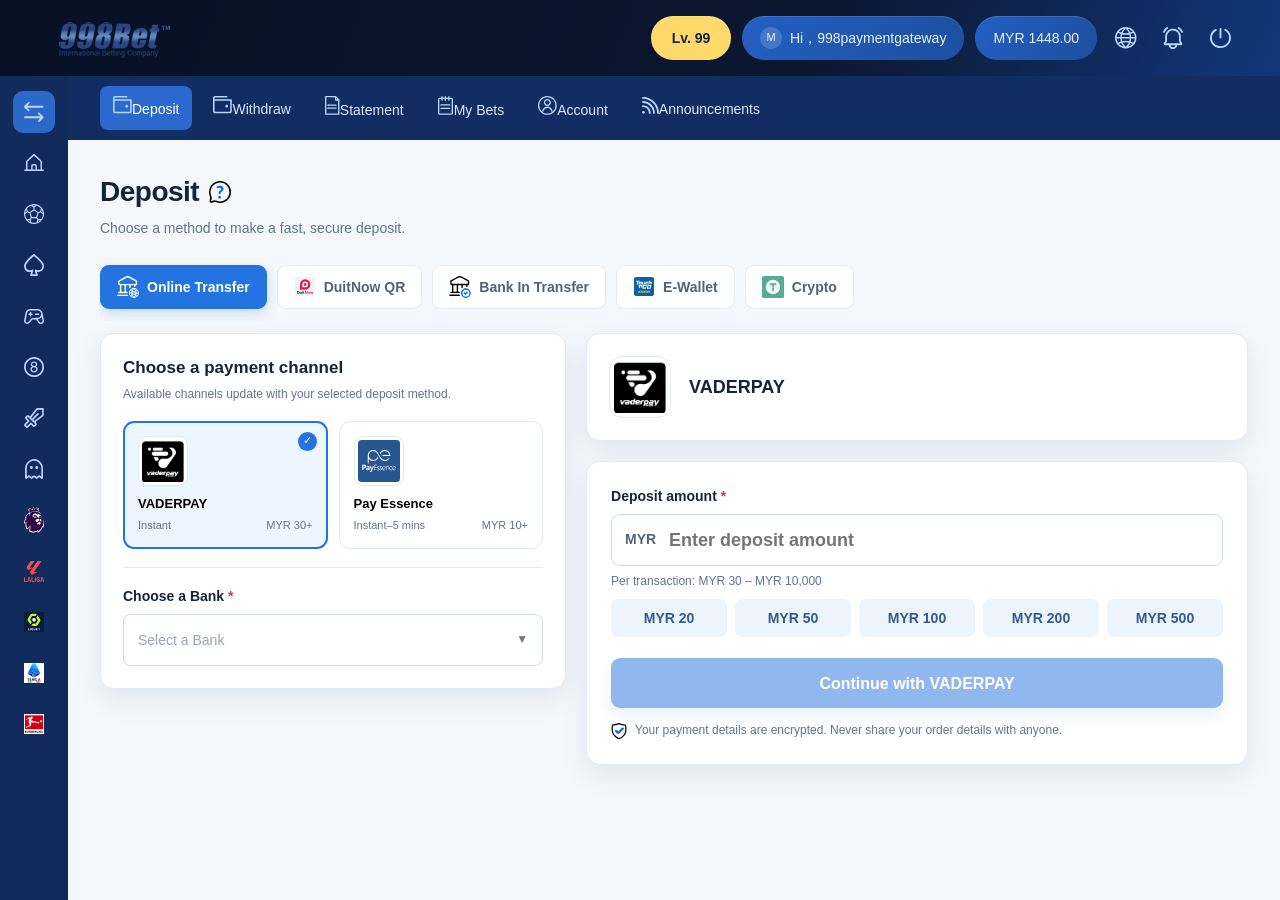
==== commit 56d9eae8: "Update index.html" ====
--- a/index.html
+++ b/index.html
@@ -1,4 +1,4 @@
-﻿<head>
+<head>
     <meta charset="UTF-8">
     <meta name="viewport" content="width=device-width, initial-scale=1.0">
     <title>998Bet · Deposit Centre</title>
@@ -10,25 +10,42 @@
 <body>
     <div class="app-shell">
         <header class="topbar">
-            <a class="brand" href="#" aria-label="998Bet home"><span>998</span>Bet<small>INTERNATIONAL BETTING COMPANY</small></a>
+            <a class="brand" href="#" aria-label="998Bet home"><img src="assets/menu-icon/logo-998bet.png" /></a>
             <div class="topbar-actions">
-                <button class="level-chip">Lv. 0</button>
-                <button class="account-chip"><span class="avatar">M</span><span>Hi，mavdesign1</span></button>
-                <button class="balance-chip">MYR 0.00</button>
-                <button class="icon-button" aria-label="Change language">◎</button>
-                <button class="icon-button" aria-label="Notifications">♧<i></i></button>
+                <button class="level-chip">Lv. 99</button>
+                <button class="account-chip"><span class="avatar">M</span><span>Hi，998paymentgateway</span></button>
+                <button class="balance-chip">MYR 1448.00</button>
+                <button class="icon-button" aria-label="Change language"><img src="assets/menu-icon/language.svg" /></button>
+                <button class="icon-button" aria-label="Notifications"><img src="assets/menu-icon/notification.svg" /></button>
+                <button class="icon-button" aria-label="Notifications"><img src="assets/menu-icon/logout.svg" /></button>
             </div>
         </header>
 
         <main class="workspace">
             <aside class="side-nav" aria-label="Main navigation">
-                <button class="nav-icon active" title="Wallet">↕</button><button class="nav-icon" title="Home">⌂</button>
-                <button class="nav-icon" title="Sports">◉</button><button class="nav-icon" title="Esports">♤</button>
-                <button class="nav-icon" title="Games">⌘</button><button class="nav-icon" title="Promotions">⑧</button>
-                <button class="nav-icon" title="Support">◌</button>
+                <button class="nav-icon active" title="Wallet"><img src="assets/menu-icon/menu.svg" /></button>
+                <button class="nav-icon" title="Home"><img src="assets/menu-icon/home.svg" /></button>
+                <button class="nav-icon" title="Sports"><img src="assets/menu-icon/sports.svg" /></button>
+                <button class="nav-icon" title="Live Casino"><img src="assets/menu-icon/live casino.svg" /></button>
+                <button class="nav-icon" title="Games"><img src="assets/menu-icon/slots.svg" /></button>
+                <button class="nav-icon" title="Lottery"><img src="assets/menu-icon/lottery.svg" /></button>
+                <button class="nav-icon" title="Battle"><img src="assets/menu-icon/battle.svg" /></button>
+                <button class="nav-icon" title="P2P"><img src="assets/menu-icon/p2p.svg" /></button>
+                <button class="nav-icon" title="ESPN"><img src="assets/menu-icon/ESPN.svg" /></button>
+                <button class="nav-icon" title="LALIGA"><img src="assets/menu-icon/laliga.svg" /></button>
+                <button class="nav-icon" title="LIGUE 1"><img src="assets/menu-icon/ligue 1.svg" /></button>
+                <button class="nav-icon" title="SERIES A"><img src="assets/menu-icon/serieA.svg" /></button>
+                <button class="nav-icon" title="BUNDESLIGA"><img src="assets/menu-icon/bundesliga.svg" /></button>
             </aside>
             <section class="main-panel">
-                <nav class="quick-nav"><a class="active" href="#">▣ Deposit</a><a href="#">▤ Withdraw</a><a href="#">▧ Statement</a><a href="#">▦ My Bets</a><a href="#">◎ Account</a><a href="#">◌ Announcements</a></nav>
+                <nav class="quick-nav">
+                    <a class="active" href="#"><img src="assets/menu-icon/icon-deposit.svg" />Deposit</a>
+                    <a href="#"><img src="assets/menu-icon/icon-withdrawal.svg" />Withdraw</a>
+                    <a href="#"><img src="assets/menu-icon/icon-statement.svg" />Statement</a>
+                    <a href="#"><img src="assets/menu-icon/icon-mybets.svg" />My Bets</a>
+                    <a href="#"><img src="assets/menu-icon/icon-account.svg" />Account</a>
+                    <a href="#"><img src="assets/menu-icon/icon-announcement.svg" />Announcements</a>
+                </nav>
                 <div class="content-container">
                     <section class="page-heading">
                         <div><h1>Deposit</h1><p>Choose a method to make a fast, secure deposit.</p></div>
